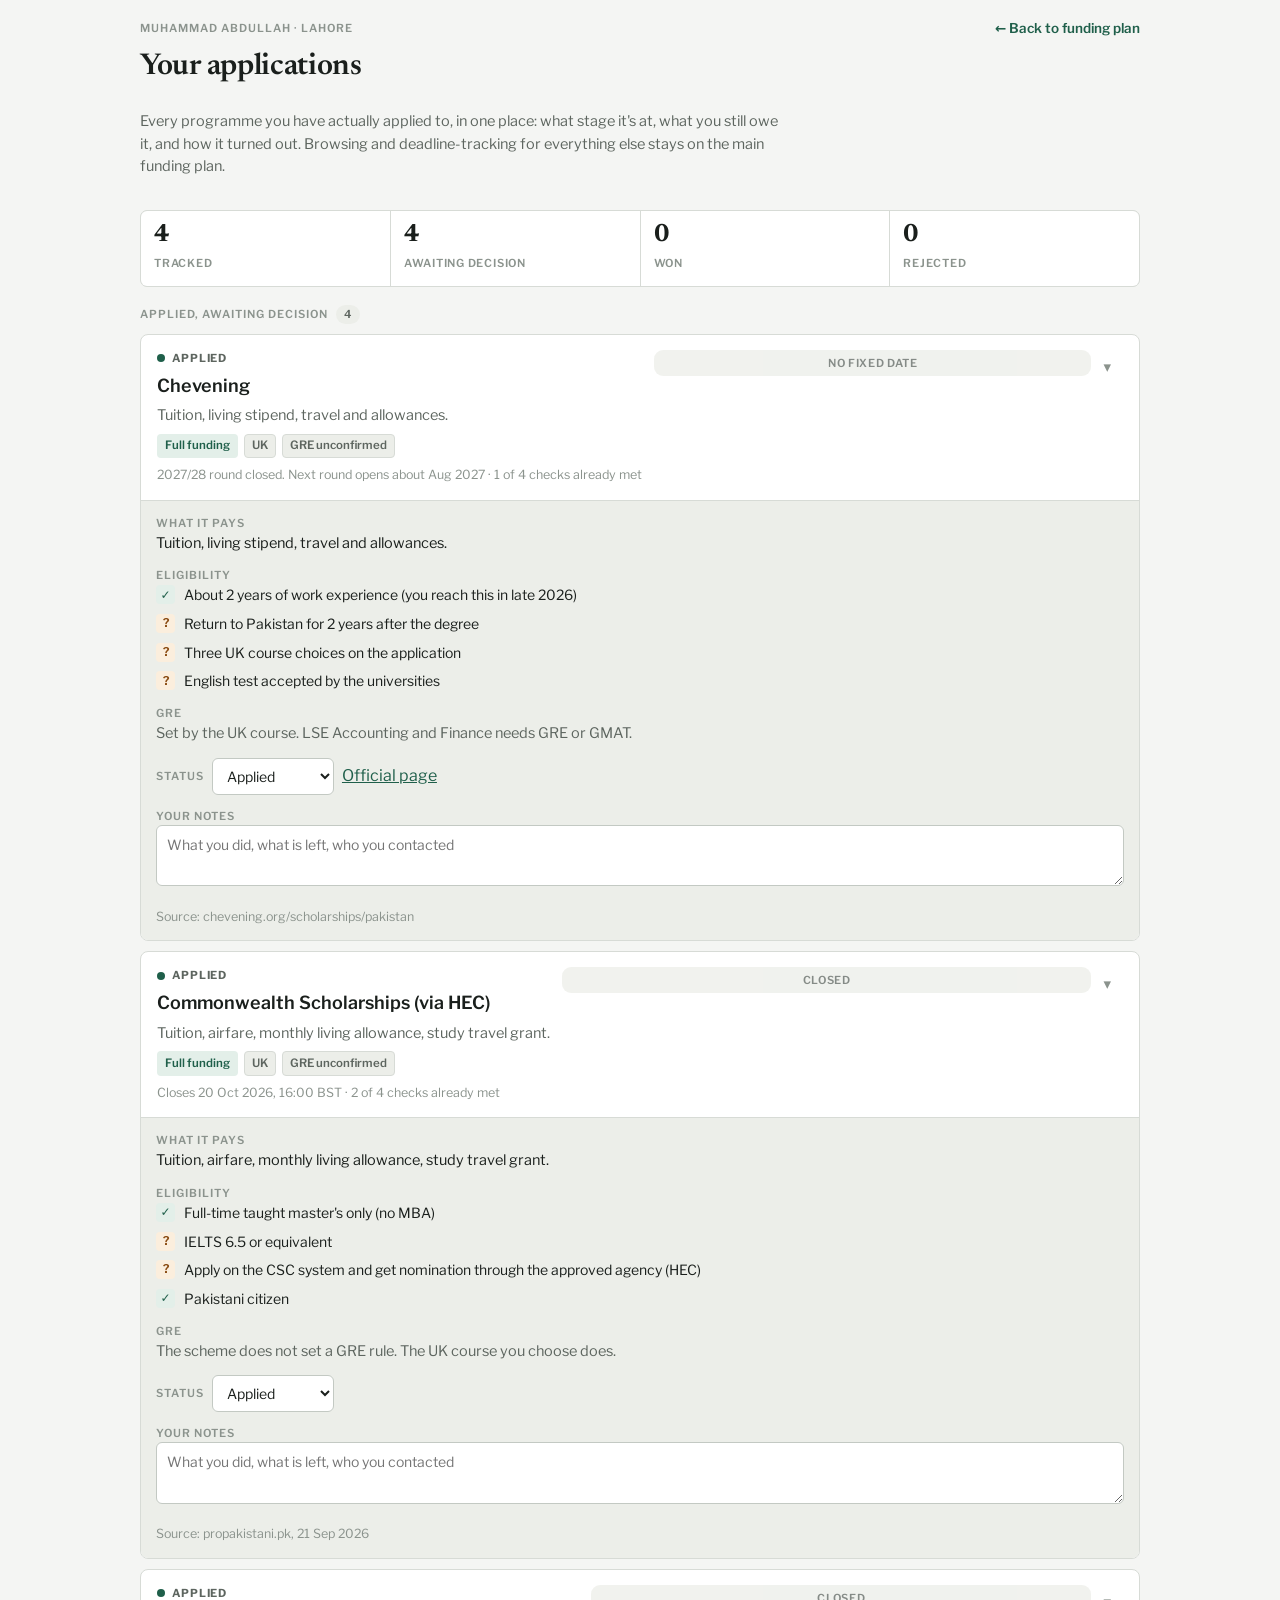
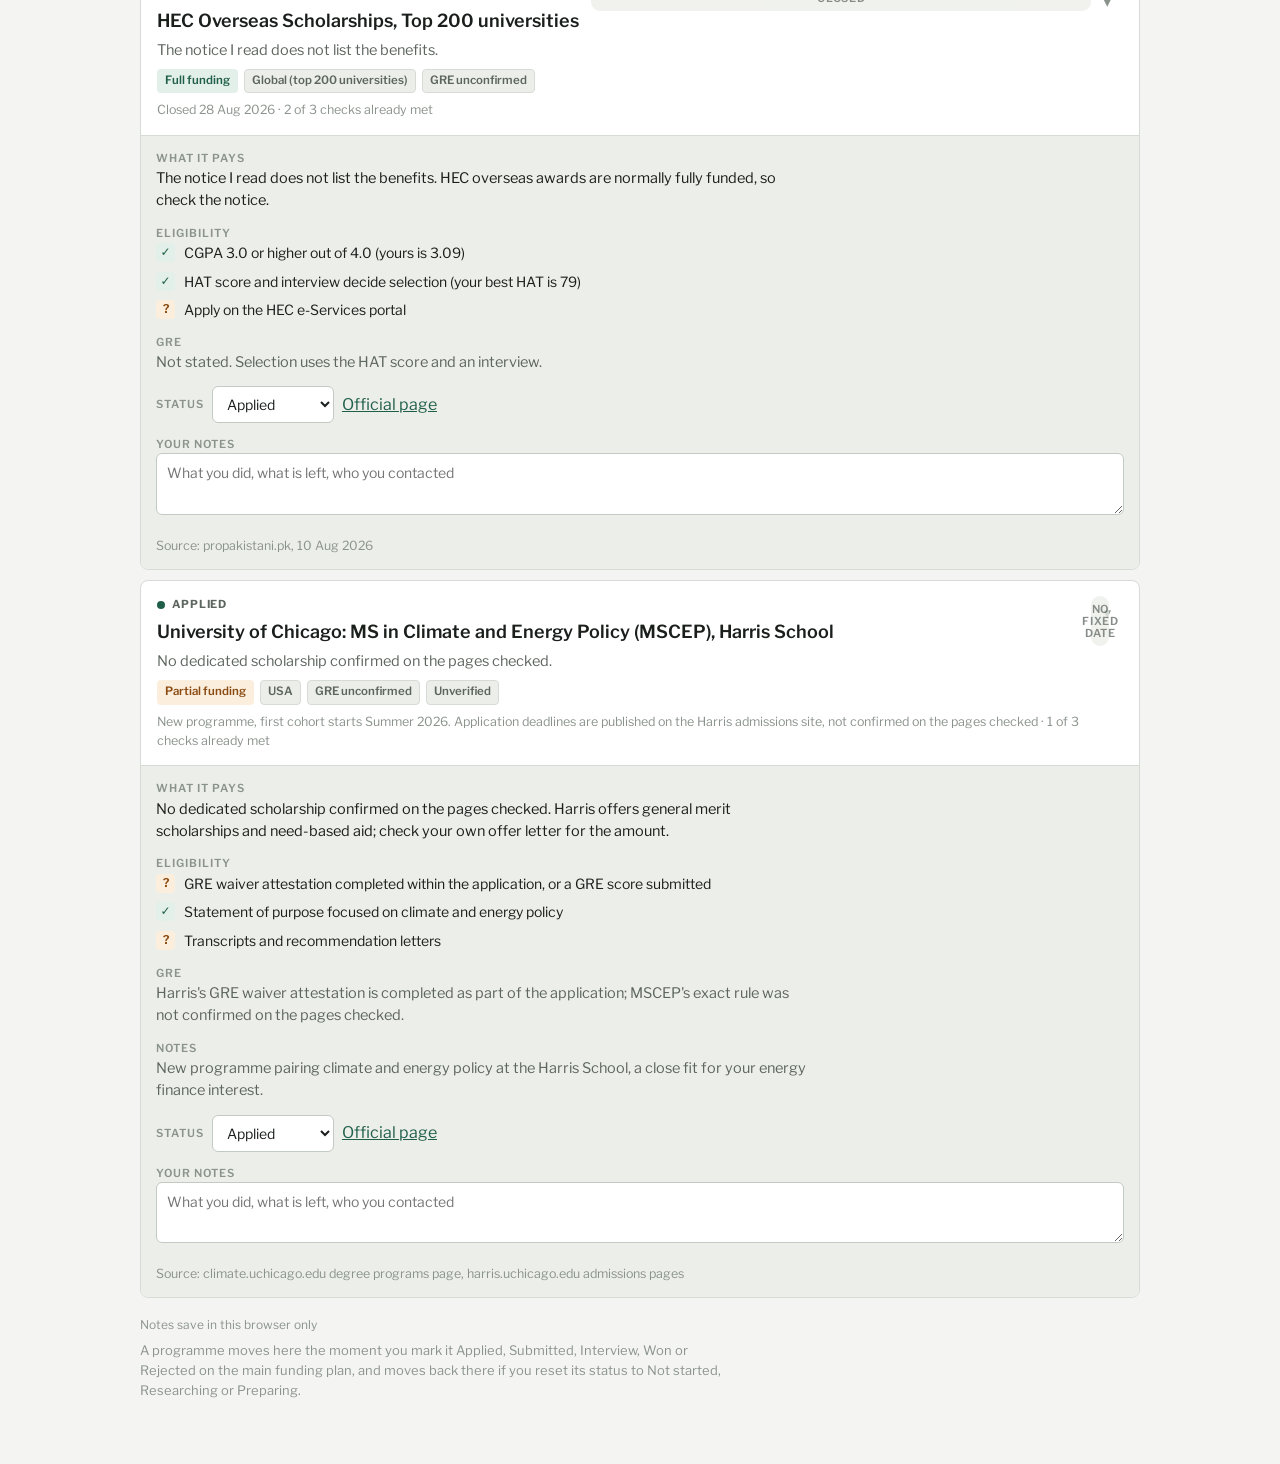
==== applied.html @ c8e69c76 "Add a separate Applications page - Split shared data and logic out of index.html into data.js, and s" ====
<!doctype html>
<html lang="en">
<head>
<meta charset="utf-8">
<meta name="viewport" content="width=device-width,initial-scale=1,viewport-fit=cover">
<title>Your Applications</title>
<link rel="stylesheet" href="https://fonts.googleapis.com/css2?family=Newsreader:opsz,wght@6..72,400;6..72,600&family=Libre+Franklin:wght@400;500;600;700&display=swap">
<link rel="stylesheet" href="style.css">
</head>
<body>
<script src="data.js"></script>
<main>
  <header>
    <div class="navrow">
      <div class="lbl">Muhammad Abdullah · Lahore</div>
      <a class="navlink" href="index.html">← Back to funding plan</a>
    </div>
    <h1>Your applications</h1>
    <p class="sub">Every programme you have actually applied to, in one place: what stage it's at, what you still owe it, and how it turned out. Browsing and deadline-tracking for everything else stays on the main funding plan.</p>
  </header>

  <div class="tiles" id="tiles"></div>

  <div class="list" id="groups"></div>

  <div class="foot">
    <span id="saveNote" class="save"></span>
    <span>A programme moves here the moment you mark it Applied, Submitted, Interview, Won or Rejected on the main funding plan, and moves back there if you reset its status to Not started, Researching or Preparing.</span>
  </div>
</main>
<script>
var GROUPS=[["Won","Won"],["Interview","Interview stage"],["Submitted","Submitted"],["Applied","Applied, awaiting decision"],["Rejected","Rejected"]];

function renderAppliedPage(focus){
  var rows=P.filter(function(p){return TRACK.indexOf(st(p))>-1});

  var inDecision=rows.filter(function(p){return ["Applied","Submitted","Interview"].indexOf(st(p))>-1}).length;
  var won=rows.filter(function(p){return st(p)==="Won"}).length;
  var rej=rows.filter(function(p){return st(p)==="Rejected"}).length;
  var t=[[rows.length,"Tracked"],[inDecision,"Awaiting decision"],[won,"Won"],[rej,"Rejected"]];
  document.getElementById("tiles").innerHTML=t.map(function(x){
    return '<div class="tile"><b>'+x[0]+'</b><span>'+x[1]+'</span></div>'}).join("");

  var G=document.getElementById("groups");G.textContent="";
  if(!rows.length){
    var e=document.createElement("div");e.className="empty";
    e.textContent="Nothing applied to yet. Go back to the funding plan and mark a programme's status once you start.";
    G.appendChild(e);
    return;
  }
  GROUPS.forEach(function(gx){
    var items=rows.filter(function(p){return st(p)===gx[0]}).sort(function(a,b){return a.n.localeCompare(b.n)});
    if(!items.length)return;
    var sec=document.createElement("div");sec.className="grp";
    var h=document.createElement("div");h.className="lbl";h.innerHTML=esc(gx[1])+'<span class="n">'+items.length+'</span>';
    sec.appendChild(h);
    var L=document.createElement("div");L.className="list";
    items.forEach(function(p){L.appendChild(card(p,focus===p.i))});
    sec.appendChild(L);
    G.appendChild(sec);
  });
  if(focus){var el=document.getElementById("c-"+focus);if(el&&el.scrollIntoView)el.scrollIntoView({block:"nearest"})}
}

onRefresh(function(id){renderAppliedPage(id)});
renderAppliedPage();
cloudSync();
</script>

</body>
</html>
---- style.css ----
:root{
--bg:#f4f5f3;--surface:#ffffff;--surface2:#eceee9;--fg:#1a1f1c;--muted:#5d655f;--faint:#8b938d;
--line:#d7dbd6;--line2:#c3c9c3;--accent:#1f5f4a;--accent-fg:#ffffff;--accent-soft:#e3efe9;
--warn:#8a4b12;--warn-soft:#fbeedd;--bad:#8c2f2f;--bad-soft:#f9e7e5;--good:#1f5f4a;--good-soft:#e3efe9;
}
@media (prefers-color-scheme: dark){:root:not([data-theme="light"]){
--bg:#131714;--surface:#1b201d;--surface2:#232924;--fg:#e7eae7;--muted:#9ba49d;--faint:#79827b;
--line:#2d342f;--line2:#3b443d;--accent:#7fc3a9;--accent-fg:#10140f;--accent-soft:#1e2a25;
--warn:#e0a567;--warn-soft:#2d2318;--bad:#e09a93;--bad-soft:#2d1d1c;--good:#7fc3a9;--good-soft:#1e2a25;
color-scheme:dark}}
:root[data-theme="dark"]{
--bg:#131714;--surface:#1b201d;--surface2:#232924;--fg:#e7eae7;--muted:#9ba49d;--faint:#79827b;
--line:#2d342f;--line2:#3b443d;--accent:#7fc3a9;--accent-fg:#10140f;--accent-soft:#1e2a25;
--warn:#e0a567;--warn-soft:#2d2318;--bad:#e09a93;--bad-soft:#2d1d1c;--good:#7fc3a9;--good-soft:#1e2a25;
color-scheme:dark}
*{box-sizing:border-box}
body{background:var(--bg);color:var(--fg);margin:0;font:16px/1.55 "Libre Franklin",system-ui,sans-serif;
padding-block:18px 64px;padding-left:max(16px,env(safe-area-inset-left,0px));padding-right:max(16px,env(safe-area-inset-right,0px))}
main{max-width:1000px;margin:0 auto;display:flex;flex-direction:column;gap:18px}
h1,h2,h3{margin:0;text-wrap:balance;font-family:Newsreader,Georgia,serif;font-weight:600}
h1{font-size:30px;line-height:1.1;letter-spacing:-.01em}
.sub{color:var(--muted);font-size:14.5px;max-width:65ch}
.lbl{font-size:11px;letter-spacing:.09em;text-transform:uppercase;color:var(--faint);font-weight:600}
header{display:flex;flex-direction:column;gap:12px}
.tiles{display:grid;grid-template-columns:repeat(auto-fit,minmax(118px,1fr));gap:1px;background:var(--line);
border:1px solid var(--line);border-radius:7px;overflow:hidden}
.tile{background:var(--surface);padding:11px 13px;min-width:0}
.tile b{display:block;font-family:Newsreader,Georgia,serif;font-size:25px;line-height:1.1}
.tile span{font-size:11px;letter-spacing:.07em;text-transform:uppercase;color:var(--faint);font-weight:600}
.bar{height:7px;border-radius:4px;background:var(--surface2);overflow:hidden;border:1px solid var(--line)}
.bar i{display:block;height:100%;background:var(--accent)}
.ctl{display:flex;flex-wrap:wrap;gap:8px;align-items:center}
select,input[type=search],textarea{font:inherit;font-size:14px;background:var(--surface);color:var(--fg);
border:1px solid var(--line2);border-radius:6px;padding:8px 10px;min-width:0;max-width:100%}
input[type=search]{flex:1 1 180px}
textarea{width:100%;min-height:58px;resize:vertical;font-size:14px}
button{font:inherit;font-size:13.5px;font-weight:600;border-radius:6px;padding:8px 12px;cursor:pointer;
border:1px solid var(--line2);background:var(--surface);color:var(--fg)}
button.pri{background:var(--accent);border-color:var(--accent);color:var(--accent-fg)}
button[aria-pressed=true]{background:var(--accent-soft);border-color:var(--accent);color:var(--accent)}
.list{display:flex;flex-direction:column;gap:10px}
article{background:var(--surface);border:1px solid var(--line);border-radius:8px;overflow:hidden}
.top{display:flex;gap:12px;align-items:flex-start;padding:13px 15px;cursor:pointer}
.top:hover{background:var(--surface2)}
.top h3{font-size:17.5px;line-height:1.3;font-family:"Libre Franklin",sans-serif;font-weight:600;min-width:0}
.top>div{min-width:0;flex:1;display:flex;flex-direction:column;gap:7px}
.tags{display:flex;flex-wrap:wrap;gap:6px}
.tag{font-size:11.5px;font-weight:600;padding:2.5px 7px;border-radius:4px;background:var(--surface2);
color:var(--muted);border:1px solid var(--line)}
.tag.full{background:var(--good-soft);color:var(--good);border-color:transparent}
.tag.part{background:var(--warn-soft);color:var(--warn);border-color:transparent}
.tag.due{background:var(--bad-soft);color:var(--bad);border-color:transparent}
.tag.gre{background:var(--accent-soft);color:var(--accent);border-color:transparent}
.dot{flex:none;width:10px;height:10px;border-radius:50%;margin-top:7px;background:var(--line2)}
.body{border-top:1px solid var(--line);padding:14px 15px;display:flex;flex-direction:column;gap:13px;background:var(--surface2)}
.body p{margin:0;font-size:14.5px;color:var(--muted);max-width:65ch}
.body p.g{color:var(--fg)}
ul.req{list-style:none;margin:0;padding:0;display:flex;flex-direction:column;gap:7px}
ul.req li{display:flex;gap:9px;align-items:flex-start;font-size:14px;min-width:0}
.mk{flex:none;width:19px;height:19px;border-radius:4px;font-size:12px;font-weight:700;display:grid;place-items:center;margin-top:1px}
.mk.ok{background:var(--good-soft);color:var(--good)}
.mk.check{background:var(--warn-soft);color:var(--warn)}
.mk.gap{background:var(--bad-soft);color:var(--bad)}
.row{display:flex;flex-wrap:wrap;gap:8px;align-items:center}
.src{font-size:12.5px;color:var(--faint)}
a{color:var(--accent)}
.foot{font-size:13px;color:var(--faint);max-width:65ch;display:flex;flex-direction:column;gap:5px}
.save{font-size:12px;color:var(--faint);min-height:16px}
@media(max-width:480px){h1{font-size:25px}.tile b{font-size:21px}}

.hero{display:grid;grid-template-columns:repeat(auto-fit,minmax(220px,1fr));gap:12px}
.box{background:var(--surface);border:1px solid var(--line);border-radius:10px;padding:14px 16px;display:flex;flex-direction:column;gap:6px;min-width:0}
.box b{font-family:Newsreader,Georgia,serif;font-size:34px;line-height:1.05;color:var(--accent);font-weight:600}
.box span{font-size:13.5px;color:var(--muted)}
.box.gre{background:var(--accent-soft);border-left:4px solid var(--accent)}
.hat{display:flex;align-items:flex-end;gap:10px;height:84px}
.hb{flex:1;max-width:48px;display:flex;flex-direction:column;justify-content:flex-end;align-items:center;gap:3px}
.hb i{display:block;width:100%;background:var(--line2);border-radius:4px 4px 0 0}
.hb i.best{background:var(--accent)}
.hb em{font-style:normal;font-size:12px;font-weight:700;color:var(--muted)}
.msg{background:var(--surface);border:1px solid var(--line);border-radius:10px;padding:13px 16px;font-size:15.5px}
.msg b{color:var(--accent)}
.nextBox{display:flex;flex-direction:column;gap:8px}
.next{display:grid;grid-template-columns:repeat(auto-fit,minmax(200px,1fr));gap:10px}
.nx{display:grid;grid-template-columns:auto 1fr;grid-template-rows:auto auto;column-gap:10px;text-align:left;padding:11px 13px;
border-radius:10px;background:var(--surface);border:1px solid var(--line);align-items:center;min-width:0}
.nx b{grid-row:1/3;font-family:Newsreader,Georgia,serif;font-size:34px;line-height:1;color:var(--warn)}
.nx span{font-size:11px;letter-spacing:.08em;text-transform:uppercase;color:var(--faint);align-self:end}
.nx em{font-style:normal;font-size:14px;font-weight:600;line-height:1.3;min-width:0;overflow-wrap:anywhere}
.filters{display:flex;flex-direction:column;gap:10px}
.pills{display:flex;flex-wrap:wrap;gap:7px}
.pills button{border-radius:999px;padding:7px 13px}
.more summary{cursor:pointer;font-size:13.5px;color:var(--muted);padding:2px 0}
.more .ctl{margin-top:8px}
.count{font-size:12.5px;color:var(--faint)}
.top{display:grid;grid-template-columns:auto minmax(0,1fr) auto auto;gap:12px;align-items:start;padding:15px 16px}
.top .mid{display:flex;flex-direction:column;gap:7px;min-width:0}
.top h3{font-size:18px}
.one{margin:0;font-size:14.5px;color:var(--muted);max-width:68ch}
.stat{display:flex;align-items:center;gap:7px;font-size:11px;letter-spacing:.08em;text-transform:uppercase;font-weight:700;color:var(--muted)}
.stat .st{width:8px;height:8px;border-radius:50%}
.dot{display:none}
.when{display:flex;flex-direction:column;align-items:center;justify-content:center;min-width:64px;padding:7px 9px;border-radius:9px;
background:var(--surface2);color:var(--muted);text-align:center;line-height:1.1}
.when b{font-family:Newsreader,Georgia,serif;font-size:27px;font-weight:600;color:var(--fg)}
.when span{font-size:11px;letter-spacing:.06em;text-transform:uppercase;font-weight:600}
.when.hot{background:var(--bad-soft);color:var(--bad)}.when.hot b{color:var(--bad)}
.when.warm{background:var(--warn-soft);color:var(--warn)}.when.warm b{color:var(--warn)}
.when.past,.when.none{opacity:.75}
.chev{color:var(--faint);font-size:15px;padding-top:6px;transition:transform .15s}
article.open .chev{transform:rotate(180deg)}
article.open{border-color:var(--line2)}
.qa{margin-right:4px}
.ruled{background:var(--surface);border:1px solid var(--line);border-radius:10px;padding:12px 16px}
.ruled summary{cursor:pointer;font-weight:600;font-size:14.5px}
.ruled ul{margin:10px 0 0;padding-left:18px;display:flex;flex-direction:column;gap:7px;font-size:14px;color:var(--muted);max-width:68ch}
@media(max-width:560px){
.top{grid-template-columns:minmax(0,1fr) auto;grid-template-areas:"mid chev" "when when"}
.top .mid{grid-area:mid}.top .when{grid-area:when;flex-direction:row;gap:8px;justify-content:flex-start;align-items:baseline;min-width:0;padding:6px 10px}
.top .chev{grid-area:chev}
.box b{font-size:30px}
}

.navrow{display:flex;align-items:center;justify-content:space-between;gap:10px;flex-wrap:wrap}
.navlink{font-size:13.5px;font-weight:600;color:var(--accent);text-decoration:none;display:inline-flex;align-items:center;gap:5px}
.navlink:hover{text-decoration:underline}
.grp{display:flex;flex-direction:column;gap:10px}
.grp+.grp{margin-top:4px}
.grp .lbl{display:flex;align-items:center;gap:8px}
.grp .lbl .n{background:var(--surface2);color:var(--muted);border-radius:999px;padding:1px 8px;font-size:11px}
.empty{color:var(--muted);font-size:14.5px;background:var(--surface);border:1px dashed var(--line2);border-radius:10px;padding:26px;text-align:center}
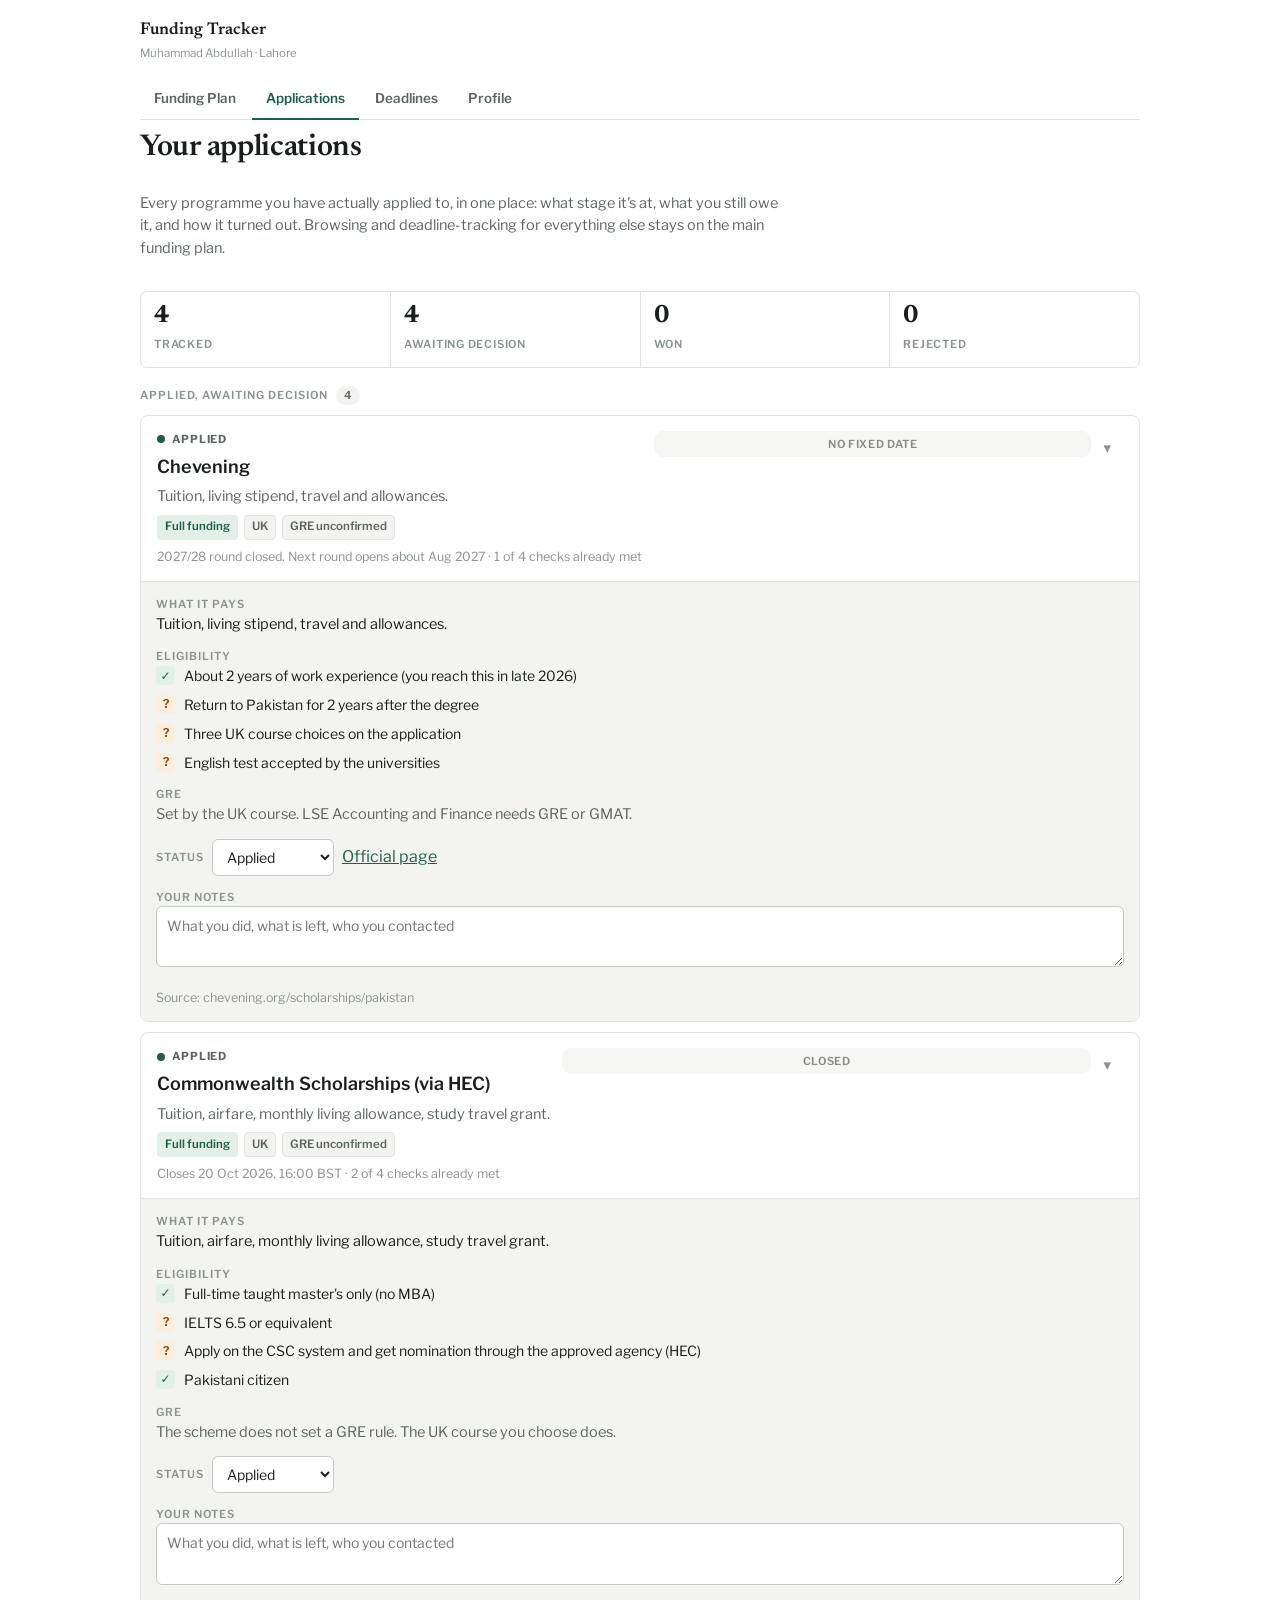
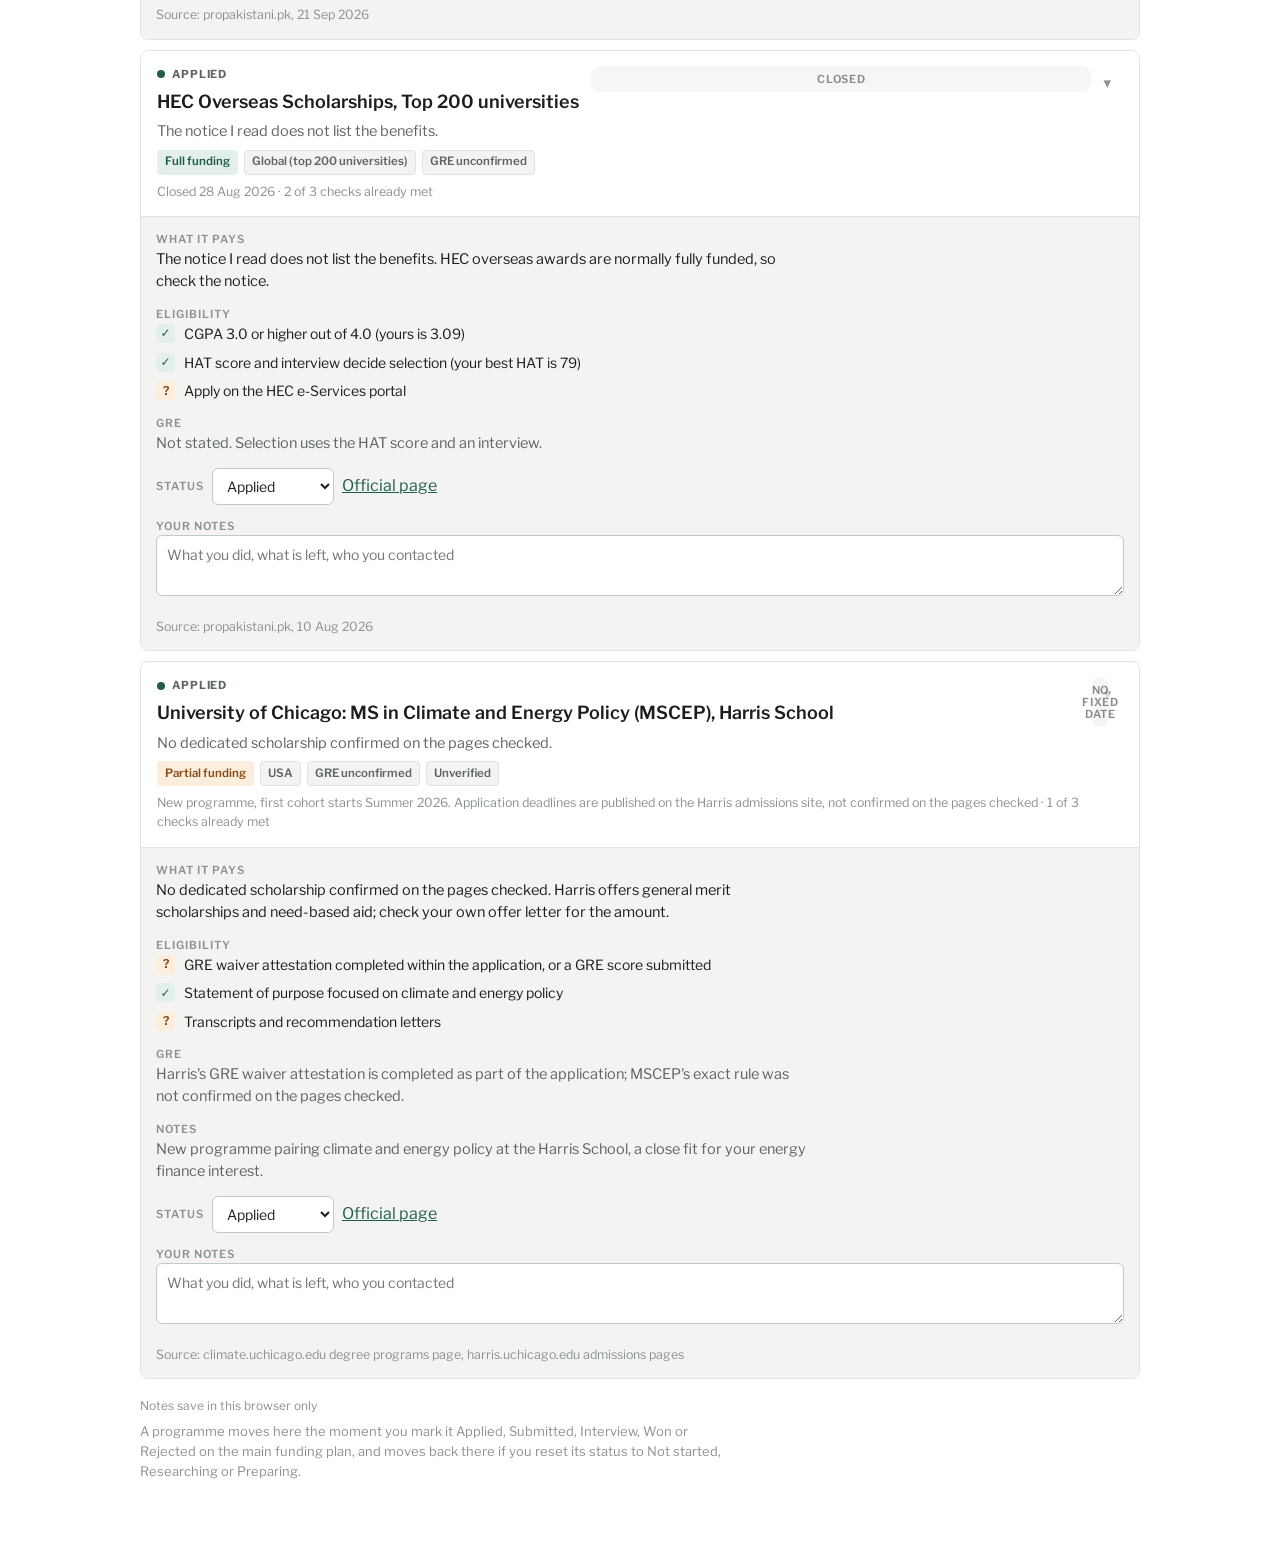
==== commit b176997c: "Turn it into a proper multi-page site with a white theme - Shared top nav (Funding Plan / Applicatio" ====
--- a/applied.html
+++ b/applied.html
@@ -3,7 +3,7 @@
 <head>
 <meta charset="utf-8">
 <meta name="viewport" content="width=device-width,initial-scale=1,viewport-fit=cover">
-<title>Your Applications</title>
+<title>Applications</title>
 <link rel="stylesheet" href="https://fonts.googleapis.com/css2?family=Newsreader:opsz,wght@6..72,400;6..72,600&family=Libre+Franklin:wght@400;500;600;700&display=swap">
 <link rel="stylesheet" href="style.css">
 </head>
@@ -11,10 +11,15 @@
 <script src="data.js"></script>
 <main>
   <header>
-    <div class="navrow">
-      <div class="lbl">Muhammad Abdullah · Lahore</div>
-      <a class="navlink" href="index.html">← Back to funding plan</a>
+    <div class="site">
+      <div class="brand"><b>Funding Tracker</b><span>Muhammad Abdullah · Lahore</span></div>
     </div>
+    <nav class="topnav">
+      <a href="index.html">Funding Plan</a>
+      <a href="applied.html" class="active">Applications</a>
+      <a href="deadlines.html">Deadlines</a>
+      <a href="profile.html">Profile</a>
+    </nav>
     <h1>Your applications</h1>
     <p class="sub">Every programme you have actually applied to, in one place: what stage it's at, what you still owe it, and how it turned out. Browsing and deadline-tracking for everything else stays on the main funding plan.</p>
   </header>
--- a/style.css
+++ b/style.css
@@ -1,18 +1,8 @@
 :root{
---bg:#f4f5f3;--surface:#ffffff;--surface2:#eceee9;--fg:#1a1f1c;--muted:#5d655f;--faint:#8b938d;
---line:#d7dbd6;--line2:#c3c9c3;--accent:#1f5f4a;--accent-fg:#ffffff;--accent-soft:#e3efe9;
+--bg:#ffffff;--surface:#ffffff;--surface2:#f3f4f2;--fg:#1a1f1c;--muted:#5d655f;--faint:#8b938d;
+--line:#e1e3df;--line2:#c3c9c3;--accent:#1f5f4a;--accent-fg:#ffffff;--accent-soft:#e3efe9;
 --warn:#8a4b12;--warn-soft:#fbeedd;--bad:#8c2f2f;--bad-soft:#f9e7e5;--good:#1f5f4a;--good-soft:#e3efe9;
-}
-@media (prefers-color-scheme: dark){:root:not([data-theme="light"]){
---bg:#131714;--surface:#1b201d;--surface2:#232924;--fg:#e7eae7;--muted:#9ba49d;--faint:#79827b;
---line:#2d342f;--line2:#3b443d;--accent:#7fc3a9;--accent-fg:#10140f;--accent-soft:#1e2a25;
---warn:#e0a567;--warn-soft:#2d2318;--bad:#e09a93;--bad-soft:#2d1d1c;--good:#7fc3a9;--good-soft:#1e2a25;
-color-scheme:dark}}
-:root[data-theme="dark"]{
---bg:#131714;--surface:#1b201d;--surface2:#232924;--fg:#e7eae7;--muted:#9ba49d;--faint:#79827b;
---line:#2d342f;--line2:#3b443d;--accent:#7fc3a9;--accent-fg:#10140f;--accent-soft:#1e2a25;
---warn:#e0a567;--warn-soft:#2d2318;--bad:#e09a93;--bad-soft:#2d1d1c;--good:#7fc3a9;--good-soft:#1e2a25;
-color-scheme:dark}
+color-scheme:light}
 *{box-sizing:border-box}
 body{background:var(--bg);color:var(--fg);margin:0;font:16px/1.55 "Libre Franklin",system-ui,sans-serif;
 padding-block:18px 64px;padding-left:max(16px,env(safe-area-inset-left,0px));padding-right:max(16px,env(safe-area-inset-right,0px))}
@@ -129,3 +119,18 @@
 .grp .lbl{display:flex;align-items:center;gap:8px}
 .grp .lbl .n{background:var(--surface2);color:var(--muted);border-radius:999px;padding:1px 8px;font-size:11px}
 .empty{color:var(--muted);font-size:14.5px;background:var(--surface);border:1px dashed var(--line2);border-radius:10px;padding:26px;text-align:center}
+
+.site{display:flex;align-items:center;justify-content:space-between;gap:14px;flex-wrap:wrap;padding-bottom:4px}
+.brand{display:flex;flex-direction:column;gap:1px}
+.brand b{font-family:Newsreader,Georgia,serif;font-size:17px;font-weight:600}
+.brand span{font-size:11.5px;color:var(--faint)}
+.topnav{display:flex;gap:2px;flex-wrap:wrap;border-bottom:1px solid var(--line)}
+.topnav a{font-size:13.5px;font-weight:600;color:var(--muted);text-decoration:none;padding:9px 14px;
+border-bottom:2px solid transparent;margin-bottom:-1px}
+.topnav a:hover{color:var(--fg);background:var(--surface2)}
+.topnav a.active{color:var(--accent);border-bottom-color:var(--accent)}
+.deadrow{display:flex;gap:12px;align-items:center;padding:12px 15px;background:var(--surface);border:1px solid var(--line);border-radius:8px}
+.deadrow .mid2{flex:1;min-width:0;display:flex;flex-direction:column;gap:3px}
+.deadrow h3{font-size:15.5px;font-weight:600;min-width:0}
+.deadrow .meta{font-size:12.5px;color:var(--faint)}
+@media(max-width:560px){.site{align-items:flex-start}}
